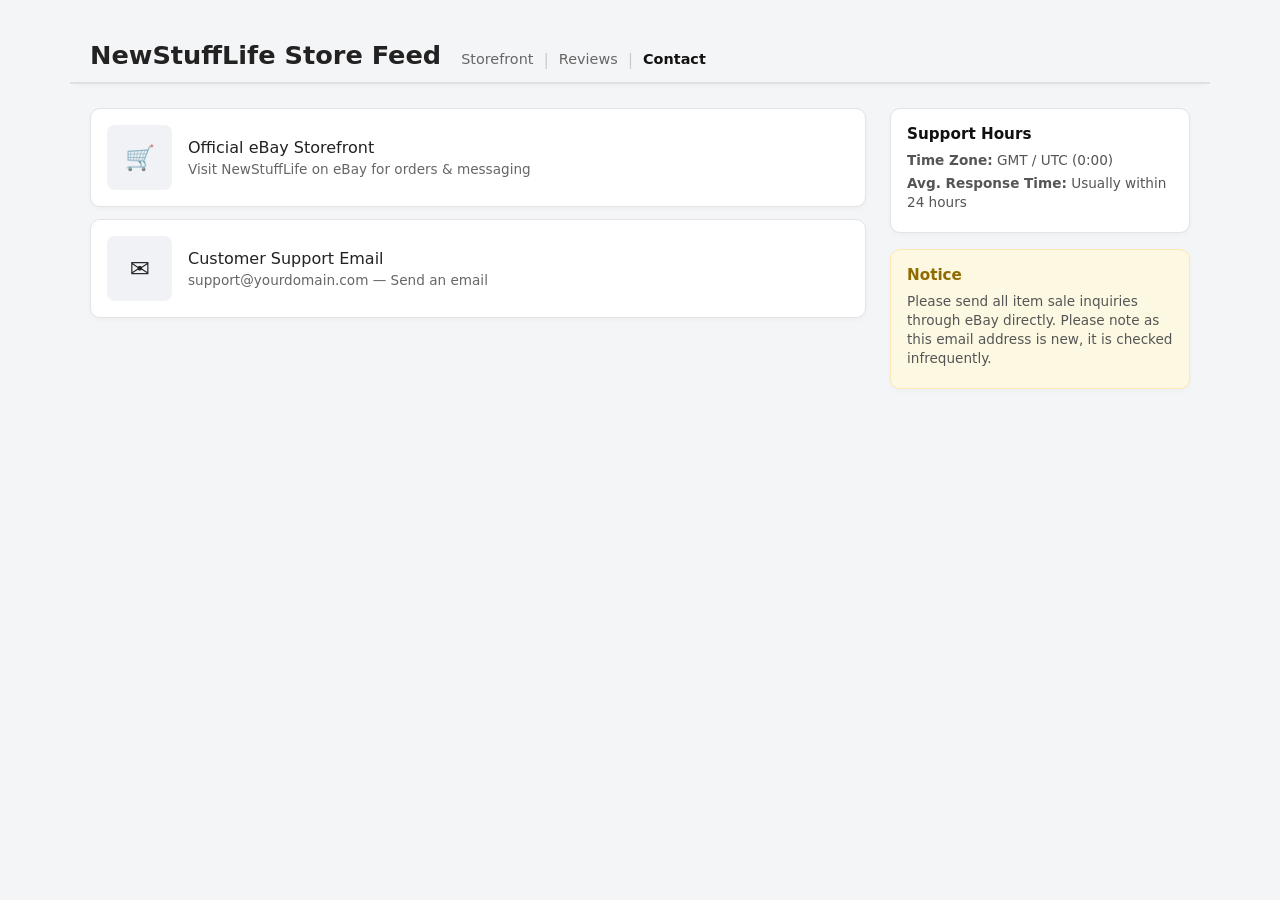
==== contact.html @ 03bcc391 "first commit of everything!" ====
<!DOCTYPE html>
<html lang="en">
<head>
    <meta charset="UTF-8">
    <meta name="viewport" content="width=device-width, initial-scale=1.0">
    <title>NewStuffLife - Contact</title>
    <link rel="stylesheet" href="general.css">
    <link rel="stylesheet" href="contact.css">
</head>
<body>

    <header>
        <div class="header-main">
            <h1>NewStuffLife Store Feed</h1>
            <nav class="header-nav">
                <a href="index.html">Storefront</a>
                <span class="pipe">|</span>
                <a href="reviews.html">Reviews</a>
                <span class="pipe">|</span>
                <a href="contact.html" class="active">Contact</a>
            </nav>
        </div>
    </header>

    <div class="main-container">
        <!-- Main Content Feed Area -->
        <div class="feed-list">


    <!-- eBay Storefront Card -->
    <a href="https://www.ebay.co.uk/usr/newstufflife" target="_blank" rel="noopener noreferrer" class="item-card contact-feed-card">
        <div class="contact-icon-box">🛒</div>
        <div class="item-body">
            <div class="item-title">Official eBay Storefront</div>
            <div class="contact-subline">Visit NewStuffLife on eBay for orders & messaging</div>
        </div>
    </a>

            <!-- Email Contact Card -->
    <a href="mailto:support@yourdomain.com" class="item-card contact-feed-card">
        <div class="contact-icon-box">✉️</div>
        <div class="item-body">
            <div class="item-title">Customer Support Email</div>
            <div class="contact-subline">support@yourdomain.com — Send an email</div>
        </div>
    </a>

</div>

        <!-- Info Sidebar -->
        <aside class="info-sidebar">
            <div class="info-card">
                <h3>Support Hours</h3>
                <p><strong>Time Zone:</strong> GMT / UTC (0:00)</p>
                <p><strong>Avg. Response Time:</strong> Usually within 24 hours</p>
            </div>

            <div class="info-card disclaimer">
                <h3>Notice</h3>
                <p>Please send all item sale inquiries through eBay directly. Please note as this email address is new, it is checked infrequently.</p>
            </div>
        </aside>
    </div>

</body>
</html>
---- general.css ----
body {
    font-family: system-ui, sans-serif;
    color: #222;
    background: #f4f5f7;
    margin: 0;
    padding: 20px;
}

header {
    position: sticky;
    top: 0;
    background: #f4f5f7;
    z-index: 1000;
    max-width: 1100px;
    margin: 0 auto 24px auto;
    padding: 20px 20px 12px 20px;
    display: flex;
    flex-wrap: wrap;
    justify-content: space-between;
    align-items: baseline;
    border-bottom: 2px solid #e0e0e0;
    box-shadow: 0 4px 6px -4px rgba(0, 0, 0, 0.05);
}

.header-main {
    display: flex;
    align-items: baseline;
    gap: 20px;
    flex-wrap: wrap;
}

h1 {
    font-size: 1.6rem;
    margin: 0;
}

.header-nav {
    display: flex;
    align-items: center;
    gap: 10px;
}

.header-nav a {
    color: #666;
    text-decoration: none;
    font-size: 0.9rem;
    font-weight: 500;
    transition: color 0.15s ease;
}

.header-nav a:hover,
.header-nav a.active {
    color: #111;
    font-weight: 600;
}

.header-nav .pipe {
    color: #ccc;
    font-weight: 300;
}

#status {
    font-size: 0.9rem;
    color: #555;
    background: #e9ecef;
    padding: 5px 12px;
    border-radius: 20px;
}

/* Two-column layout container */
.main-container {
    max-width: 1100px;
    margin: 0 auto;
    display: grid;
    grid-template-columns: 1fr 300px;
    gap: 24px;
    align-items: start;
}

@media (max-width: 768px) {
    .main-container {
        grid-template-columns: 1fr;
    }
}

/* Shared Feed & Card Styling (Used across Storefront, Reviews, and Contact) */
#listings,
.feed-list {
    display: flex;
    flex-direction: column;
    gap: 12px;
}

.item-card,
.base-card {
    background: #fff;
    border: 1px solid #e2e4e8;
    border-radius: 10px;
    padding: 16px;
    box-shadow: 0 2px 5px rgba(0, 0, 0, 0.03);
    transition: transform 0.15s ease, box-shadow 0.15s ease;
    text-decoration: none;
    color: inherit;
    display: flex;
    align-items: center;
    gap: 16px;
}

/* Sidebar Styling */
.info-sidebar {
    display: flex;
    flex-direction: column;
    gap: 16px;
    position: sticky;
    top: 90px;
}

.info-card {
    background: #fff;
    border: 1px solid #e2e4e8;
    border-radius: 10px;
    padding: 16px;
    box-shadow: 0 2px 5px rgba(0, 0, 0, 0.03);
}

.info-card h3 {
    font-size: 0.95rem;
    font-weight: 600;
    margin-top: 0;
    margin-bottom: 8px;
    color: #111;
}

.info-card p {
    font-size: 0.85rem;
    color: #555;
    margin: 4px 0;
    line-height: 1.4;
}

.disclaimer {
    background: #fdf8e2;
    border-color: #fce8b2;
}

.disclaimer h3 {
    color: #8f6b00;
}
---- contact.css ----
.contact-card {
    display: flex;
    flex-direction: column;
    gap: 16px;
    padding: 24px !important;
}

.contact-section h2 {
    font-size: 1.1rem;
    color: #111;
    margin-top: 0;
    margin-bottom: 8px;
}

.contact-section p {
    color: #555;
    font-size: 0.95rem;
    margin: 0;
    line-height: 1.5;
}

.contact-email-link {
    display: inline-block;
    color: #0066c0;
    font-weight: 600;
    text-decoration: none;
    font-size: 1.05rem;
    margin-top: 4px;
}

.contact-email-link:hover {
    text-decoration: underline;
}

.contact-icon-box {
    width: 65px;
    height: 65px;
    flex-shrink: 0;
    border-radius: 8px;
    background: #f0f2f5;
    display: flex;
    align-items: center;
    justify-content: center;
    font-size: 1.5rem;
}

.contact-subline {
    font-size: 0.85rem;
    color: #666;
    margin-top: 4px;
}

/* Make sure text links don't inherit weird colors */
.contact-feed-card {
    text-decoration: none;
    color: inherit;
}
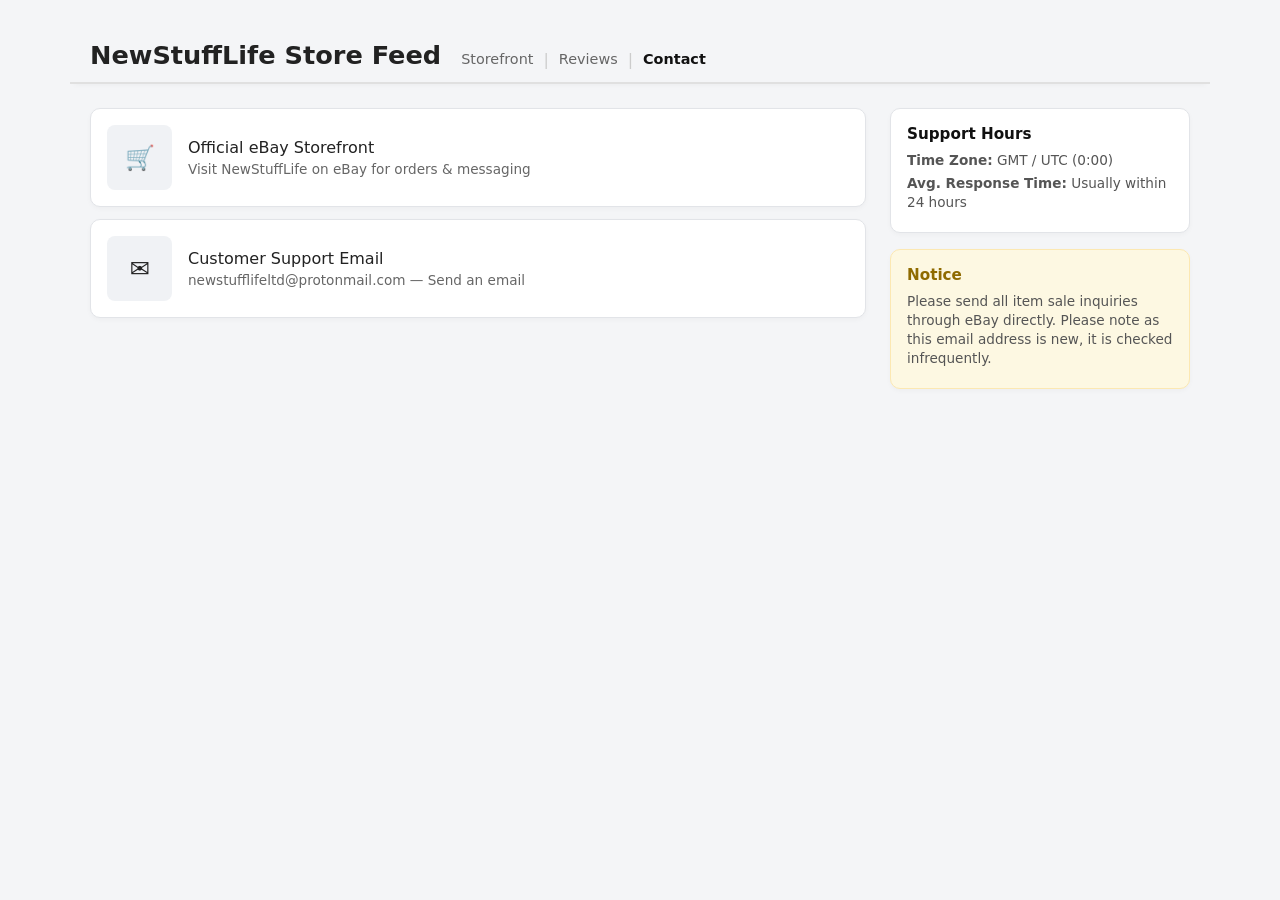
==== commit 55d58f71: "Update contact email address in contact.html" ====
--- a/contact.html
+++ b/contact.html
@@ -37,11 +37,11 @@
     </a>
 
             <!-- Email Contact Card -->
-    <a href="mailto:support@yourdomain.com" class="item-card contact-feed-card">
+    <a href="mailto:newstufflifeltd@protonmail.com" class="item-card contact-feed-card">
         <div class="contact-icon-box">✉️</div>
         <div class="item-body">
             <div class="item-title">Customer Support Email</div>
-            <div class="contact-subline">support@yourdomain.com — Send an email</div>
+            <div class="contact-subline">newstufflifeltd@protonmail.com — Send an email</div>
         </div>
     </a>
 
@@ -63,4 +63,4 @@
     </div>
 
 </body>
-</html>+</html>
